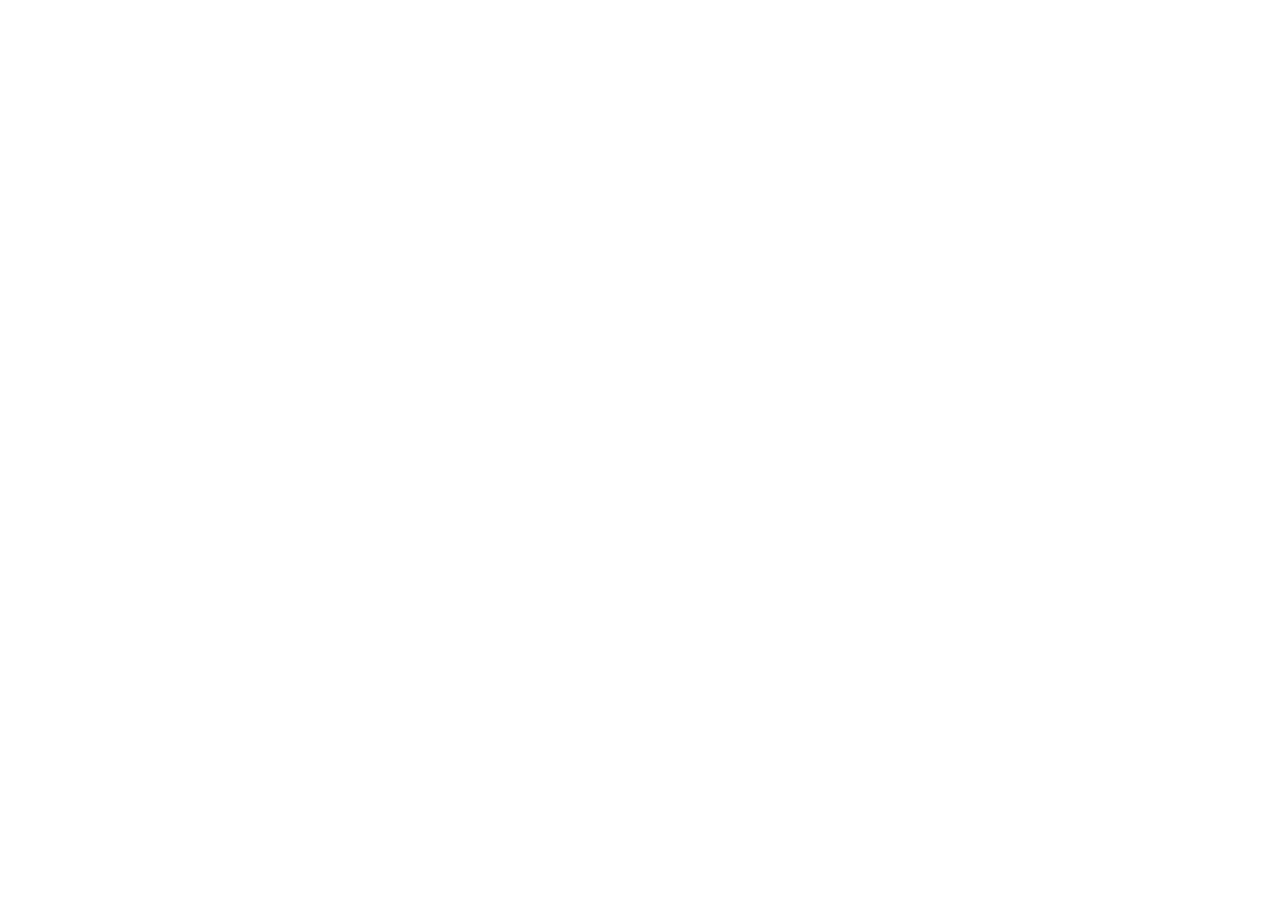
==== docs/html/main.html @ bede0c2c "docs: update main.html" ====
<!DOCTYPE html>
<html lang="en">
  <head>
    <meta charset="UTF-8">
    <meta name="viewport" content="width=device-width, initial-scale=1">
    <title></title>
    <link href="css/main.css" rel="stylesheet">
  </head>
  <body>
  
  </body>
</html>
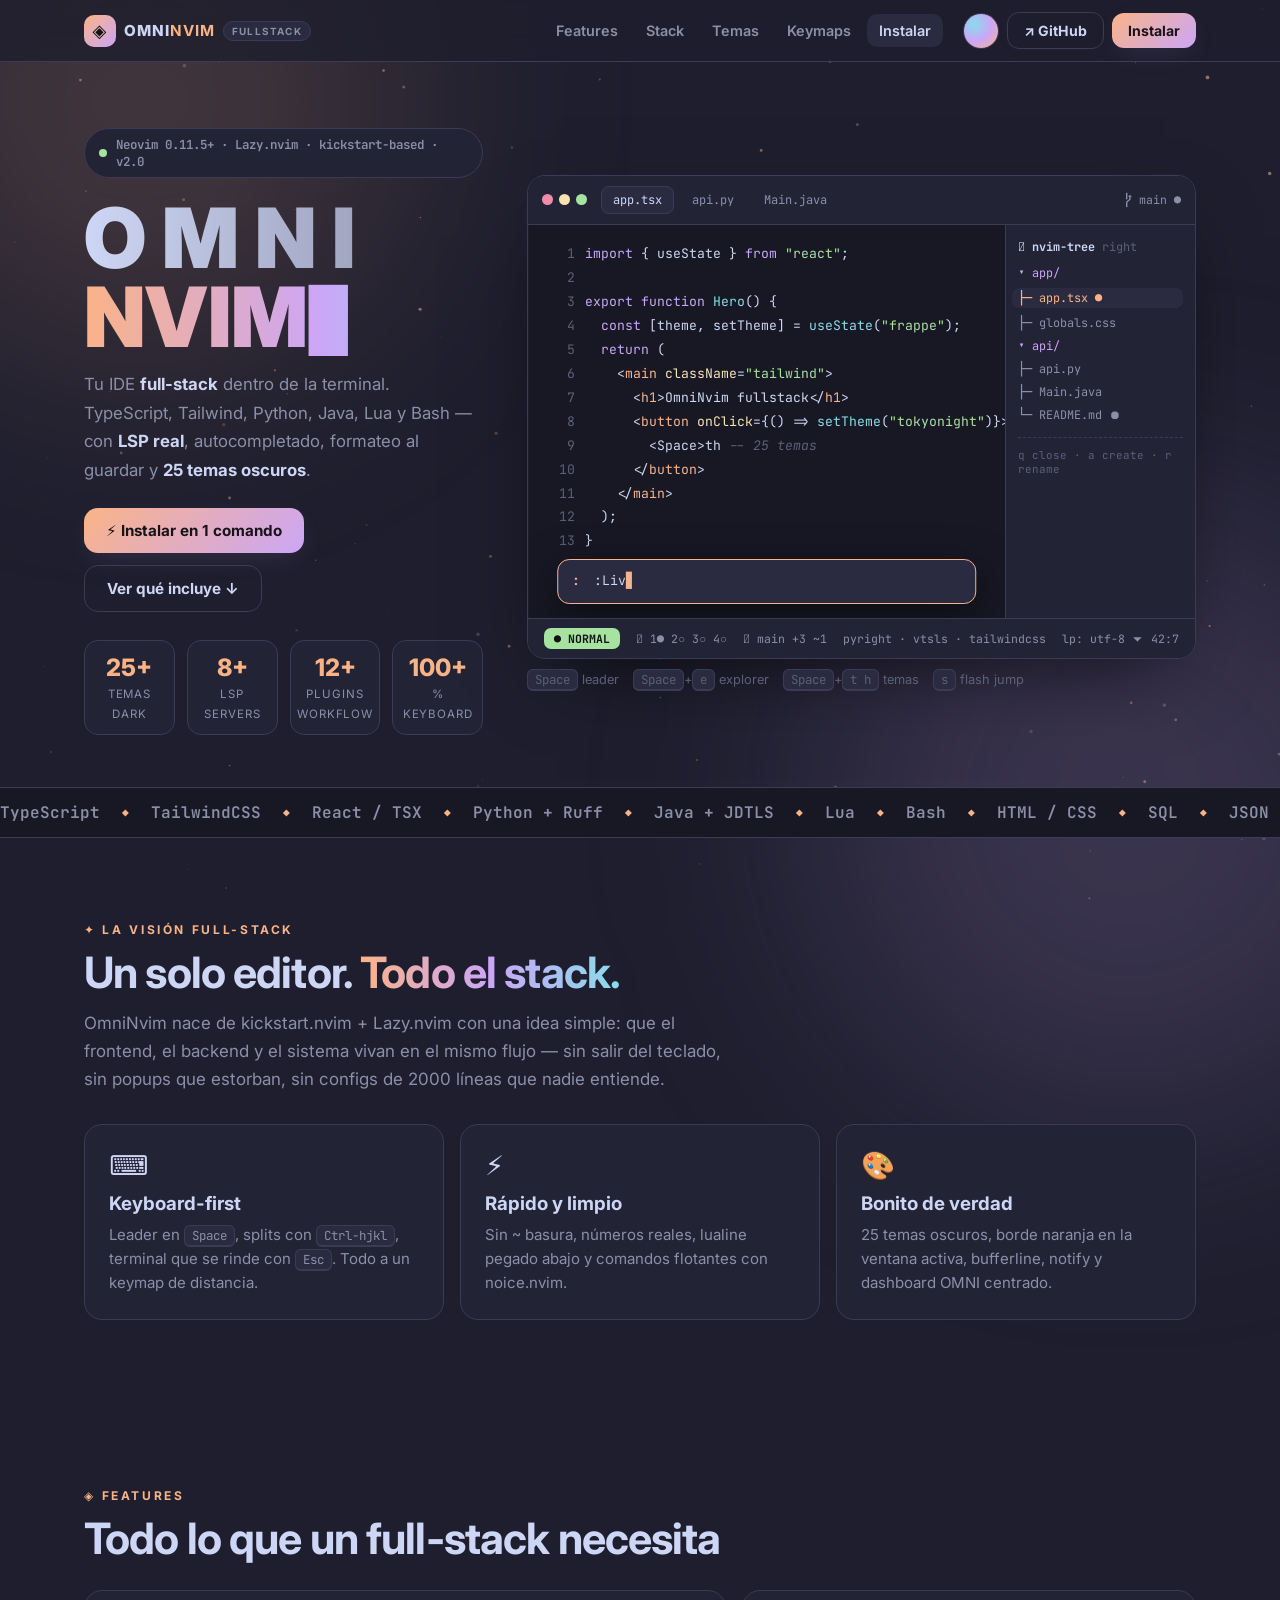
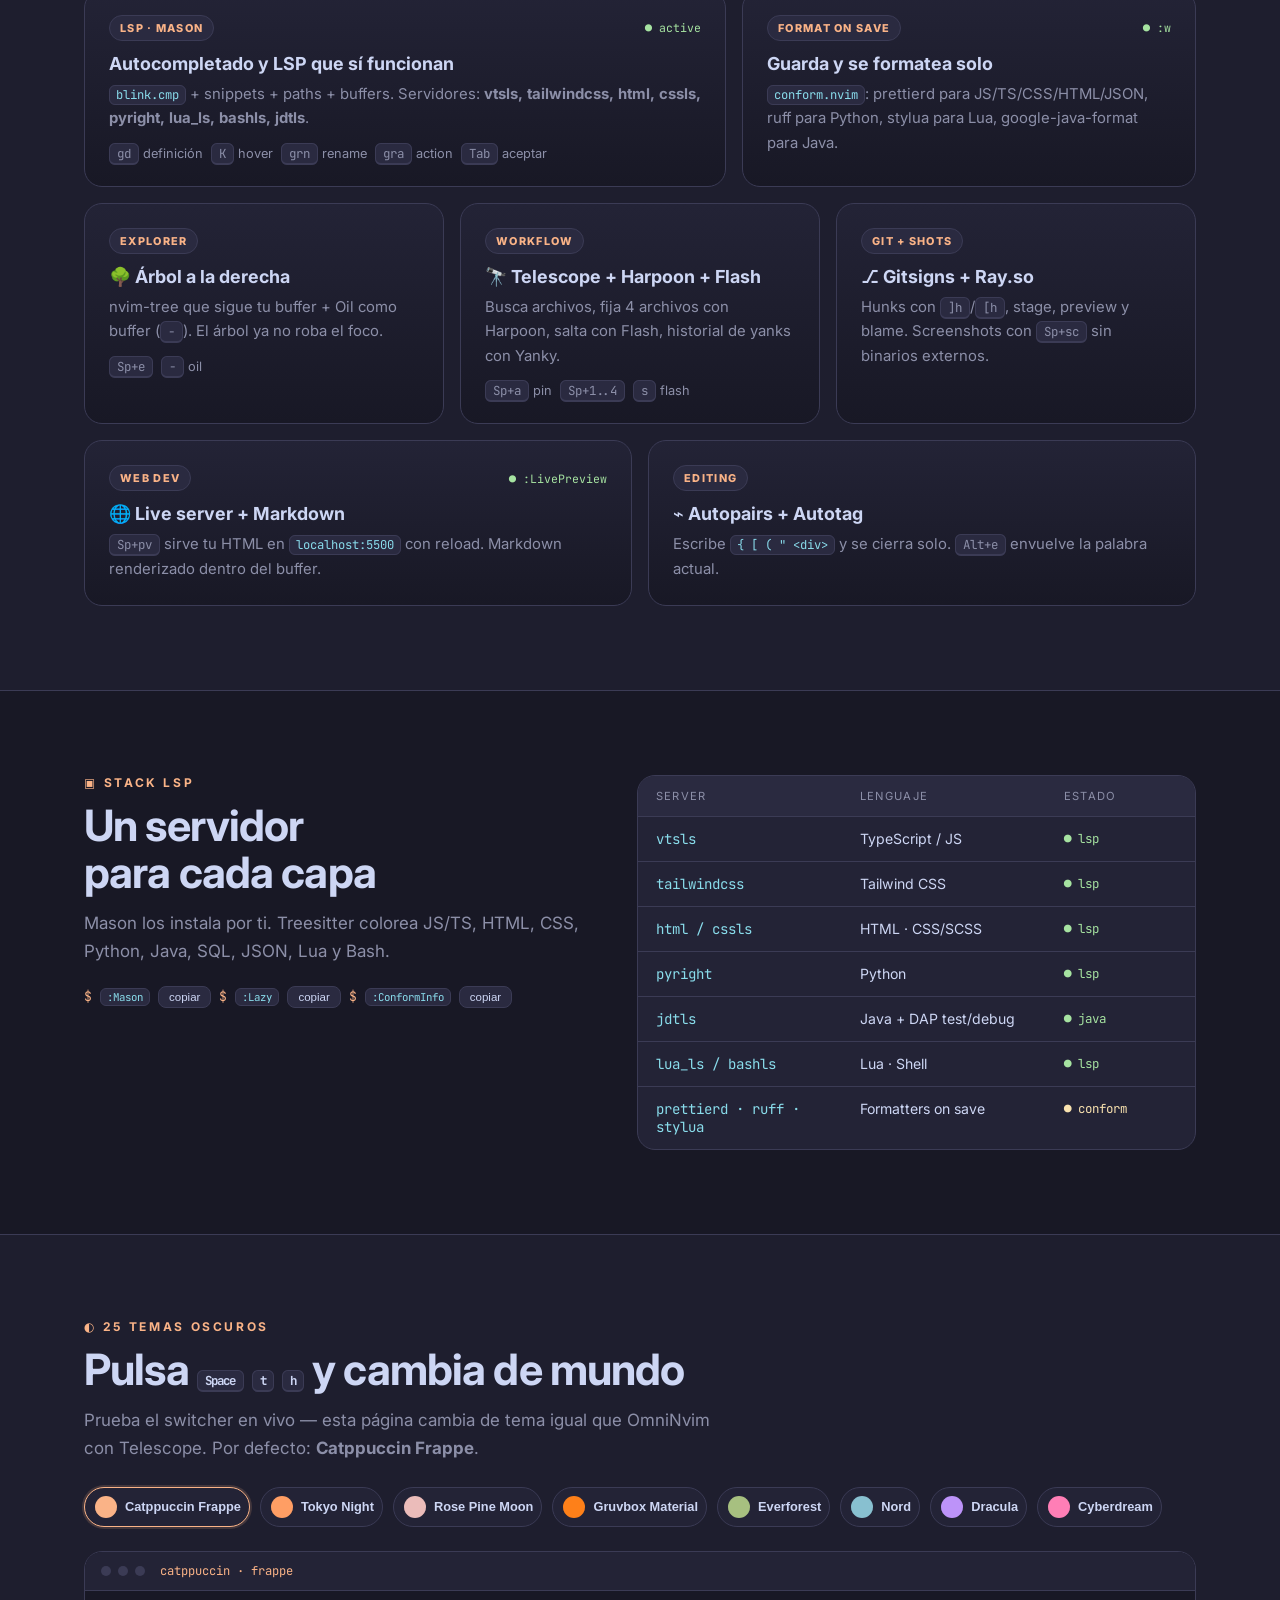
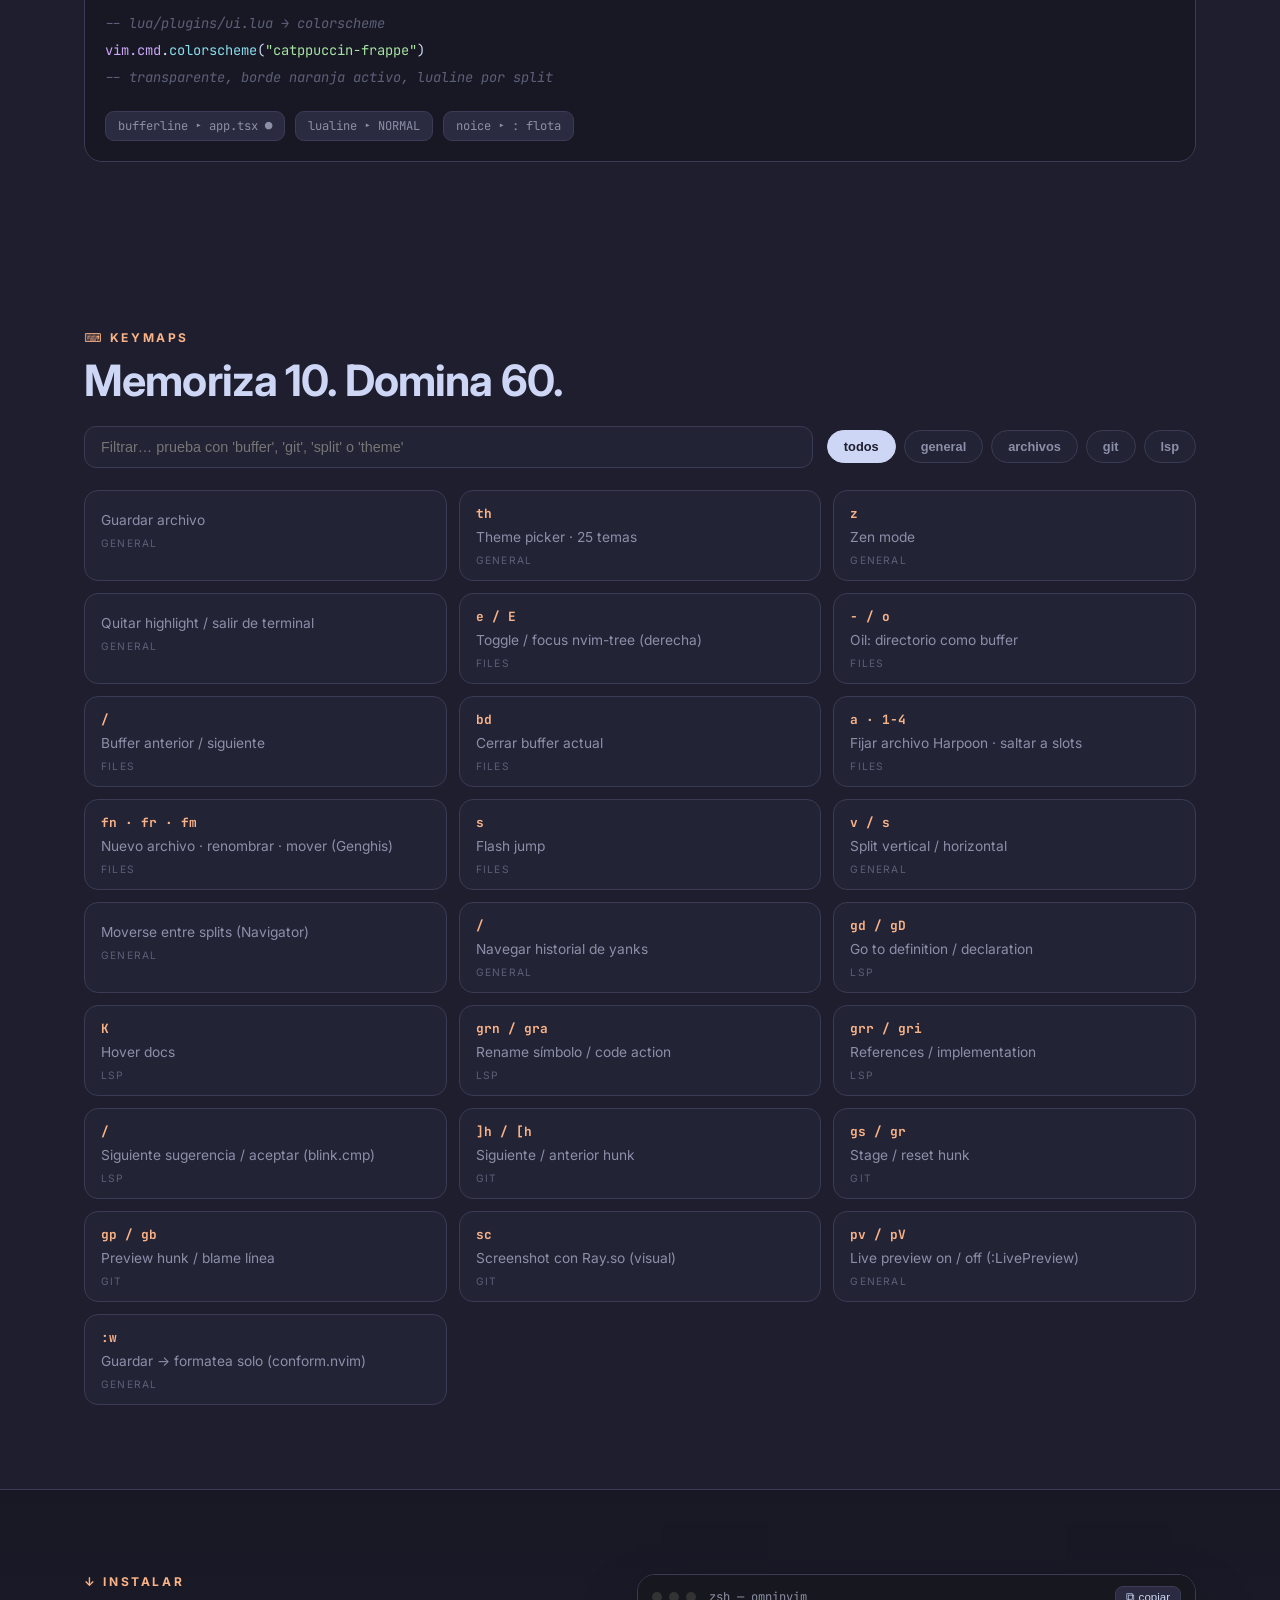
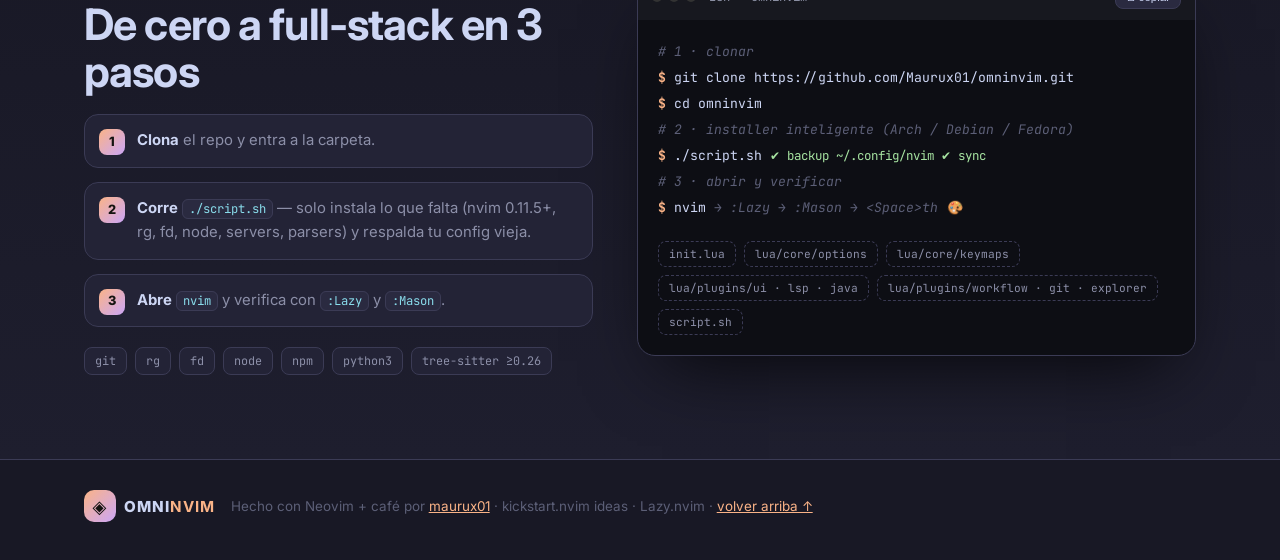
==== commit f26be525: "feat(docs): pagina web omnivim full stack vision" ====
--- a/docs/html/main.html
+++ b/docs/html/main.html
@@ -1,12 +1,303 @@
 <!DOCTYPE html>
-<html lang="en">
-  <head>
-    <meta charset="UTF-8">
-    <meta name="viewport" content="width=device-width, initial-scale=1">
-    <title></title>
-    <link href="css/main.css" rel="stylesheet">
-  </head>
-  <body>
-  
-  </body>
+<html lang="es" data-theme="frappe">
+<head>
+  <meta charset="UTF-8">
+  <meta name="viewport" content="width=device-width, initial-scale=1">
+  <title>OMNINVIM — Full Stack Vision</title>
+  <meta name="description" content="OmniNvim: una distro Neovim fullstack. 25 temas, LSP, Treesitter, Telescope, Git y live preview.">
+  <link rel="preconnect" href="https://fonts.googleapis.com">
+  <link rel="preconnect" href="https://fonts.gstatic.com" crossorigin>
+  <link href="https://fonts.googleapis.com/css2?family=Inter:wght@400;500;600;700;800;900&family=JetBrains+Mono:ital,wght@0,400;0,500;0,600;0,700;1,400&display=swap" rel="stylesheet">
+  <link rel="stylesheet" href="../css/main.css">
+  <link rel="icon" href="data:image/svg+xml,<svg xmlns='http://www.w3.org/2000/svg' viewBox='0 0 100 100'><text y='.9em' font-size='90'>◈</text></svg>">
+</head>
+<body>
+<canvas id="stars"></canvas>
+<div class="glow glow-1"></div>
+<div class="glow glow-2"></div>
+
+<!-- NAV -->
+<header class="nav" id="nav">
+  <div class="nav-inner">
+    <a href="#top" class="brand">
+      <span class="brand-mark">◈</span>
+      <span class="brand-text">OMNI<b>NVIM</b></span>
+      <span class="brand-tag">fullstack</span>
+    </a>
+    <nav class="nav-links" id="navLinks">
+      <a href="#features">Features</a>
+      <a href="#stack">Stack</a>
+      <a href="#temas">Temas</a>
+      <a href="#keymaps">Keymaps</a>
+      <a href="#instalar">Instalar</a>
+    </nav>
+    <div class="nav-actions">
+      <button class="theme-dot-btn" id="navThemeBtn" title="Cambiar tema">●</button>
+      <a class="btn btn-ghost" href="https://github.com/Maurux01/omninvim" target="_blank" rel="noopener">↗ GitHub</a>
+      <a class="btn btn-primary" href="#instalar">Instalar</a>
+      <button class="burger" id="burger" aria-label="menu">≡</button>
+    </div>
+  </div>
+</header>
+
+<main id="top">
+  <!-- HERO -->
+  <section class="hero">
+    <div class="hero-inner">
+      <div class="hero-left">
+        <div class="pill"><span class="pulse"></span> Neovim 0.11.5+ · Lazy.nvim · kickstart-based · v2.0</div>
+        <h1 class="hero-title">
+          <span class="omni">O M N I</span>
+          <span class="vim-line">NVIM<span class="cursor">▊</span></span>
+        </h1>
+        <p class="hero-sub">
+          Tu IDE <b>full-stack</b> dentro de la terminal.
+          TypeScript, Tailwind, Python, Java, Lua y Bash — con
+          <b>LSP real</b>, autocompletado, formateo al guardar y <b>25 temas oscuros</b>.
+        </p>
+        <div class="hero-cta">
+          <a href="#instalar" class="btn btn-primary btn-lg">⚡ Instalar en 1 comando</a>
+          <a href="#features" class="btn btn-ghost btn-lg">Ver qué incluye ↓</a>
+        </div>
+        <div class="stats">
+          <div class="stat"><span class="stat-num" data-count="25">0</span><span class="stat-label">temas dark</span></div>
+          <div class="stat"><span class="stat-num" data-count="8">0</span><span class="stat-label">LSP servers</span></div>
+          <div class="stat"><span class="stat-num" data-count="12">0</span><span class="stat-label">plugins workflow</span></div>
+          <div class="stat"><span class="stat-num" data-count="100">0</span><span class="stat-label">% keyboard</span></div>
+        </div>
+      </div>
+
+      <div class="hero-right">
+        <!-- EDITOR MOCK -->
+        <div class="editor reveal">
+          <div class="editor-bar">
+            <div class="dots"><i></i><i></i><i></i></div>
+            <div class="tabs">
+              <button class="tab active" data-tab="ts">app.tsx</button>
+              <button class="tab" data-tab="py">api.py</button>
+              <button class="tab" data-tab="java">Main.java</button>
+            </div>
+            <div class="editor-status"> main ●</div>
+          </div>
+          <div class="editor-body">
+            <div class="code-pane">
+              <pre class="code active" id="code-ts"><code><span class="ln">1</span><span class="kw">import</span> { useState } <span class="kw">from</span> <span class="str">"react"</span>;
+<span class="ln">2</span>
+<span class="ln">3</span><span class="kw">export function</span> <span class="fn">Hero</span>() {
+<span class="ln">4</span>  <span class="kw">const</span> [theme, setTheme] = <span class="fn">useState</span>(<span class="str">"frappe"</span>);
+<span class="ln">5</span>  <span class="kw">return</span> (
+<span class="ln">6</span>    &lt;<span class="tag">main</span> <span class="attr">className</span>=<span class="str">"tailwind"</span>&gt;
+<span class="ln">7</span>      &lt;<span class="tag">h1</span>&gt;OmniNvim fullstack&lt;/<span class="tag">h1</span>&gt;
+<span class="ln">8</span>      &lt;<span class="tag">button</span> <span class="attr">onClick</span>={() =&gt; <span class="fn">setTheme</span>(<span class="str">"tokyonight"</span>)}&gt;
+<span class="ln">9</span>        &lt;Space&gt;th <span class="cm">-- 25 temas</span>
+<span class="ln">10</span>      &lt;/<span class="tag">button</span>&gt;
+<span class="ln">11</span>    &lt;/<span class="tag">main</span>&gt;
+<span class="ln">12</span>  );
+<span class="ln">13</span>}</code></pre>
+              <pre class="code" id="code-py"><code><span class="ln">1</span><span class="kw">from</span> fastapi <span class="kw">import</span> FastAPI
+<span class="ln">2</span>
+<span class="ln">3</span>app = <span class="fn">FastAPI</span>()
+<span class="ln">4</span>
+<span class="ln">5</span><span class="cm"># pyright + ruff_format on save :w</span>
+<span class="ln">6</span>@app.<span class="fn">get</span>(<span class="str">"/health"</span>)
+<span class="ln">7</span><span class="kw">async def</span> <span class="fn">health</span>():
+<span class="ln">8</span>    <span class="kw">return</span> {<span class="str">"omni"</span>: <span class="str">"ready"</span>, <span class="str">"lsp"</span>: <span class="str">"pyright ●"</span>}
+<span class="ln">9</span>
+<span class="ln">10</span><span class="cm"># gd → definición · K → docs · grn → rename</span></code></pre>
+              <pre class="code" id="code-java"><code><span class="ln">1</span><span class="kw">public class</span> <span class="fn">Main</span> {
+<span class="ln">2</span>  <span class="kw">public static void</span> <span class="fn">main</span>(String[] args) {
+<span class="ln">3</span>    System.out.<span class="fn">println</span>(<span class="str">"jdtls + dap + test ●"</span>);
+<span class="ln">4</span>    <span class="cm">// &lt;leader&gt;db dc do di → debug</span>
+<span class="ln">5</span>    <span class="cm">// google-java-format on :w</span>
+<span class="ln">6</span>  }
+<span class="ln">7</span>}</code></pre>
+              <!-- floating noice cmd -->
+              <div class="noice">
+                <span class="noice-prompt">:</span>
+                <span id="typed"></span><span class="typing-caret">▊</span>
+              </div>
+            </div>
+            <aside class="tree">
+              <div class="tree-title">󰙅 nvim-tree <span>right</span></div>
+              <ul>
+                <li class="dir">▾ app/</li>
+                <li class="f active">├─ app.tsx ●</li>
+                <li class="f">├─ globals.css</li>
+                <li class="dir">▾ api/</li>
+                <li class="f">├─ api.py</li>
+                <li class="f">├─ Main.java</li>
+                <li class="f">└─ README.md ⏺</li>
+              </ul>
+              <div class="tree-foot">q close · a create · r rename</div>
+            </aside>
+          </div>
+          <div class="lualine">
+            <span class="mode">● NORMAL</span>
+            <span>󰐃 1● 2○ 3○ 4○</span>
+            <span class="hide-m"> main +3 ~1</span>
+            <span class="hide-m">pyright · vtsls · tailwindcss</span>
+            <span>lp: utf-8 ⏷ 42:7</span>
+          </div>
+        </div>
+        <div class="hero-hints">
+          <span><kbd>Space</kbd> leader</span>
+          <span><kbd>Space</kbd>+<kbd>e</kbd> explorer</span>
+          <span><kbd>Space</kbd>+<kbd>t h</kbd> temas</span>
+          <span><kbd>s</kbd> flash jump</span>
+        </div>
+      </div>
+    </div>
+
+    <div class="marquee-wrap">
+      <div class="marquee" id="marquee">
+        <span>TypeScript</span><i>◆</i><span>TailwindCSS</span><i>◆</i><span>React / TSX</span><i>◆</i><span>Python + Ruff</span><i>◆</i><span>Java + JDTLS</span><i>◆</i><span>Lua</span><i>◆</i><span>Bash</span><i>◆</i><span>HTML / CSS</span><i>◆</i><span>SQL</span><i>◆</i><span>JSON</span><i>◆</i>
+      </div>
+    </div>
+  </section>
+
+  <!-- PHILOSOPHY -->
+  <section class="section vision">
+    <div class="container">
+      <p class="eyebrow">✦ la visión full-stack</p>
+      <h2>Un solo editor. <span class="grad">Todo el stack.</span></h2>
+      <p class="lead">OmniNvim nace de kickstart.nvim + Lazy.nvim con una idea simple: que el frontend, el backend y el sistema vivan en el mismo flujo — sin salir del teclado, sin popups que estorban, sin configs de 2000 líneas que nadie entiende.</p>
+      <div class="vision-grid">
+        <div class="v-card reveal"><div class="v-icon">⌨️</div><h3>Keyboard-first</h3><p>Leader en <kbd>Space</kbd>, splits con <kbd>Ctrl-hjkl</kbd>, terminal que se rinde con <kbd>Esc</kbd>. Todo a un keymap de distancia.</p></div>
+        <div class="v-card reveal"><div class="v-icon">⚡</div><h3>Rápido y limpio</h3><p>Sin <code>~</code> basura, números reales, lualine pegado abajo y comandos flotantes con noice.nvim.</p></div>
+        <div class="v-card reveal"><div class="v-icon">🎨</div><h3>Bonito de verdad</h3><p>25 temas oscuros, borde naranja en la ventana activa, bufferline, notify y dashboard OMNI centrado.</p></div>
+      </div>
+    </div>
+  </section>
+
+  <!-- FEATURES -->
+  <section class="section" id="features">
+    <div class="container">
+      <p class="eyebrow">◈ features</p>
+      <h2>Todo lo que un full-stack necesita</h2>
+      <div class="bento">
+        <article class="card span-7 reveal">
+          <div class="card-top"><span class="chip">LSP · Mason</span><span class="live">● active</span></div>
+          <h3>Autocompletado y LSP que sí funcionan</h3>
+          <p><code>blink.cmp</code> + snippets + paths + buffers. Servidores: <b>vtsls, tailwindcss, html, cssls, pyright, lua_ls, bashls, jdtls</b>.</p>
+          <div class="mini-keys"><span><kbd>gd</kbd> definición</span><span><kbd>K</kbd> hover</span><span><kbd>grn</kbd> rename</span><span><kbd>gra</kbd> action</span><span><kbd>Tab</kbd> aceptar</span></div>
+        </article>
+        <article class="card span-5 reveal">
+          <div class="card-top"><span class="chip">format on save</span><span class="live">● :w</span></div>
+          <h3>Guarda y se formatea solo</h3>
+          <p><code>conform.nvim</code>: prettierd para JS/TS/CSS/HTML/JSON, ruff para Python, stylua para Lua, google-java-format para Java.</p>
+        </article>
+        <article class="card span-4 reveal"><div class="card-top"><span class="chip">explorer</span></div><h3>🌳 Árbol a la derecha</h3><p>nvim-tree que sigue tu buffer + Oil como buffer (<kbd>-</kbd>). El árbol ya no roba el foco.</p><div class="mini-keys"><span><kbd>Sp+e</kbd></span><span><kbd>-</kbd> oil</span></div></article>
+        <article class="card span-4 reveal"><div class="card-top"><span class="chip">workflow</span></div><h3>🔭 Telescope + Harpoon + Flash</h3><p>Busca archivos, fija 4 archivos con Harpoon, salta con Flash, historial de yanks con Yanky.</p><div class="mini-keys"><span><kbd>Sp+a</kbd> pin</span><span><kbd>Sp+1..4</kbd></span><span><kbd>s</kbd> flash</span></div></article>
+        <article class="card span-4 reveal"><div class="card-top"><span class="chip">git + shots</span></div><h3>⎇ Gitsigns + Ray.so</h3><p>Hunks con <kbd>]h</kbd>/<kbd>[h</kbd>, stage, preview y blame. Screenshots con <kbd>Sp+sc</kbd> sin binarios externos.</p></article>
+        <article class="card span-6 reveal"><div class="card-top"><span class="chip">web dev</span><span class="live">● :LivePreview</span></div><h3>🌐 Live server + Markdown</h3><p><kbd>Sp+pv</kbd> sirve tu HTML en <code>localhost:5500</code> con reload. Markdown renderizado dentro del buffer.</p></article>
+        <article class="card span-6 reveal"><div class="card-top"><span class="chip">editing</span></div><h3>⌁ Autopairs + Autotag</h3><p>Escribe <code>{ [ ( " &lt;div&gt;</code> y se cierra solo. <kbd>Alt+e</kbd> envuelve la palabra actual.</p></article>
+      </div>
+    </div>
+  </section>
+
+  <!-- STACK -->
+  <section class="section" id="stack">
+    <div class="container two-col">
+      <div>
+        <p class="eyebrow">▣ stack lsp</p>
+        <h2>Un servidor<br>para cada capa</h2>
+        <p class="lead">Mason los instala por ti. Treesitter colorea JS/TS, HTML, CSS, Python, Java, SQL, JSON, Lua y Bash.</p>
+        <div class="install-mini">
+          <span>$</span><code>:Mason</code><button class="copy" data-copy=":Mason">copiar</button>
+          <span>$</span><code>:Lazy</code><button class="copy" data-copy=":Lazy">copiar</button>
+          <span>$</span><code>:ConformInfo</code><button class="copy" data-copy=":ConformInfo">copiar</button>
+        </div>
+      </div>
+      <div class="stack-table reveal">
+        <div class="srow head"><span>Server</span><span>Lenguaje</span><span>Estado</span></div>
+        <div class="srow"><span class="mono">vtsls</span><span>TypeScript / JS</span><span class="ok">● lsp</span></div>
+        <div class="srow"><span class="mono">tailwindcss</span><span>Tailwind CSS</span><span class="ok">● lsp</span></div>
+        <div class="srow"><span class="mono">html / cssls</span><span>HTML · CSS/SCSS</span><span class="ok">● lsp</span></div>
+        <div class="srow"><span class="mono">pyright</span><span>Python</span><span class="ok">● lsp</span></div>
+        <div class="srow"><span class="mono">jdtls</span><span>Java + DAP test/debug</span><span class="ok">● java</span></div>
+        <div class="srow"><span class="mono">lua_ls / bashls</span><span>Lua · Shell</span><span class="ok">● lsp</span></div>
+        <div class="srow"><span class="mono">prettierd · ruff · stylua</span><span>Formatters on save</span><span class="warn">● conform</span></div>
+      </div>
+    </div>
+  </section>
+
+  <!-- TEMAS -->
+  <section class="section" id="temas">
+    <div class="container">
+      <p class="eyebrow">◐ 25 temas oscuros</p>
+      <h2>Pulsa <kbd>Space</kbd> <kbd>t</kbd> <kbd>h</kbd> y cambia de mundo</h2>
+      <p class="lead">Prueba el switcher en vivo — esta página cambia de tema igual que OmniNvim con Telescope. Por defecto: <b>Catppuccin Frappe</b>.</p>
+      <div class="theme-picker reveal" id="themePicker"></div>
+      <div class="theme-demo reveal">
+        <div class="td-bar"><i></i><i></i><i></i><span id="themeName">catppuccin · frappe</span></div>
+        <pre><code><span class="cm">-- lua/plugins/ui.lua → colorscheme</span>
+<span class="kw">vim.cmd</span>.<span class="fn">colorscheme</span>(<span class="str" id="themeCode">"catppuccin-frappe"</span>)
+<span class="cm">-- transparente, borde naranja activo, lualine por split</span></code></pre>
+        <div class="td-row"><span class="td-chip">bufferline ▸ app.tsx ●</span><span class="td-chip">lualine ▸ NORMAL</span><span class="td-chip">noice ▸ : flota</span></div>
+      </div>
+    </div>
+  </section>
+
+  <!-- KEYMAPS -->
+  <section class="section" id="keymaps">
+    <div class="container">
+      <p class="eyebrow">⌨ keymaps</p>
+      <h2>Memoriza 10. Domina 60.</h2>
+      <div class="km-controls">
+        <input id="kmSearch" type="search" placeholder="Filtrar… prueba con 'buffer', 'git', 'split' o 'theme'">
+        <div class="km-tabs" id="kmTabs">
+          <button class="active" data-cat="all">todos</button>
+          <button data-cat="general">general</button>
+          <button data-cat="files">archivos</button>
+          <button data-cat="git">git</button>
+          <button data-cat="lsp">lsp</button>
+        </div>
+      </div>
+      <div class="km-grid" id="kmGrid"></div>
+    </div>
+  </section>
+
+  <!-- INSTALL -->
+  <section class="section" id="instalar">
+    <div class="container two-col">
+      <div>
+        <p class="eyebrow">↓ instalar</p>
+        <h2>De cero a full-stack en 3 pasos</h2>
+        <ol class="steps">
+          <li><b>Clona</b> el repo y entra a la carpeta.</li>
+          <li><b>Corre</b> <code>./script.sh</code> — solo instala lo que falta (nvim 0.11.5+, rg, fd, node, servers, parsers) y respalda tu config vieja.</li>
+          <li><b>Abre</b> <code>nvim</code> y verifica con <code>:Lazy</code> y <code>:Mason</code>.</li>
+        </ol>
+        <div class="reqs">
+          <span>git</span><span>rg</span><span>fd</span><span>node</span><span>npm</span><span>python3</span><span>tree-sitter ≥0.26</span>
+        </div>
+      </div>
+      <div class="term reveal">
+        <div class="term-bar"><i></i><i></i><i></i><span>zsh — omninvim</span><button class="copy" data-copy="git clone https://github.com/Maurux01/omninvim.git
+cd omninvim
+./script.sh">⧉ copiar</button></div>
+<pre><code><span class="cm"># 1 · clonar</span>
+<span class="prompt">$</span> git clone https://github.com/Maurux01/omninvim.git
+<span class="prompt">$</span> cd omninvim
+<span class="cm"># 2 · installer inteligente (Arch / Debian / Fedora)</span>
+<span class="prompt">$</span> ./script.sh <span class="ok">✔ backup ~/.config/nvim ✔ sync</span>
+<span class="cm"># 3 · abrir y verificar</span>
+<span class="prompt">$</span> nvim <span class="cm">→ :Lazy → :Mason → &lt;Space&gt;th 🎨</span></code></pre>
+        <div class="filetree">
+          <span>init.lua</span><span>lua/core/options</span><span>lua/core/keymaps</span><span>lua/plugins/ui · lsp · java</span><span>lua/plugins/workflow · git · explorer</span><span>script.sh</span>
+        </div>
+      </div>
+    </div>
+  </section>
+
+  <footer>
+    <div class="container foot">
+      <div class="brand"><span class="brand-mark">◈</span><span class="brand-text">OMNI<b>NVIM</b></span></div>
+      <p>Hecho con Neovim + café por <a href="https://github.com/Maurux01" target="_blank" rel="noopener">maurux01</a> · kickstart.nvim ideas · Lazy.nvim · <a href="#top">volver arriba ↑</a></p>
+    </div>
+  </footer>
+</main>
+
+<script src="../js/main.js"></script>
+</body>
 </html>
--- a/docs/css/main.css
+++ b/docs/css/main.css
@@ -0,0 +1,202 @@
+/* OMNINVIM — Full Stack Vision */
+*{margin:0;padding:0;box-sizing:border-box}
+:root,
+html[data-theme="frappe"]{
+  --bg:#1e1e2e; --bg2:#181825; --panel:#232336; --panel2:#2a2a40;
+  --line:#3b3b55; --txt:#cdd6f4; --mut:#8c8fa8; --dim:#5c5f77;
+  --acc:#fab387; --acc2:#cba6f7; --acc3:#89dceb; --ok:#a6e3a1; --warn:#f9e2af;
+  --glow1:rgba(250,179,135,.16); --glow2:rgba(203,166,247,.16);
+  --theme-name:"catppuccin · frappe";
+}
+html[data-theme="tokyonight"]{--bg:#1a1b26;--bg2:#16161e;--panel:#22222f;--panel2:#2a2a3a;--line:#3b3b55;--txt:#c0caf5;--mut:#848cb5;--acc:#ff9e64;--acc2:#bb9af7;--acc3:#7dcfff;--ok:#9ece6a;--glow1:rgba(255,158,100,.15);--glow2:rgba(187,154,247,.18)}
+html[data-theme="rosepine"]{--bg:#232136;--bg2:#1f1d2e;--panel:#2a273f;--panel2:#393552;--line:#44415e;--txt:#e0def4;--mut:#908caa;--acc:#ebbcba;--acc2:#c4a7e7;--acc3:#9ccfd8;--ok:#9ccfd8}
+html[data-theme="gruvbox"]{--bg:#282828;--bg2:#1d2021;--panel:#32302f;--panel2:#3c3836;--line:#504945;--txt:#ebdbb2;--mut:#a89984;--acc:#fe8019;--acc2:#d3869b;--acc3:#83a598;--ok:#b8bb26}
+html[data-theme="nord"]{--bg:#2e3440;--bg2:#242933;--panel:#3b4252;--panel2:#434c5e;--line:#4c566a;--txt:#eceff4;--mut:#8f9bb0;--acc:#ebcb8b;--acc2:#b48ead;--acc3:#88c0d0;--ok:#a3be8c}
+html[data-theme="dracula"]{--bg:#282a36;--bg2:#1e1f29;--panel:#343746;--panel2:#44475a;--line:#4a4e69;--txt:#f8f8f2;--mut:#a9aecf;--acc:#ffb86c;--acc2:#bd93f9;--acc3:#8be9fd;--ok:#50fa7b}
+html[data-theme="cyberdream"]{--bg:#16181d;--bg2:#0e1013;--panel:#1e2128;--panel2:#262a35;--line:#394048;--txt:#e6edf3;--mut:#7d8b9e;--acc:#ff7eb6;--acc2:#7dd3fc;--acc3:#5eead4;--ok:#3fb950}
+html[data-theme="everforest"]{--bg:#2d353b;--bg2:#232a2e;--panel:#343f44;--panel2:#3d484d;--line:#4a555b;--txt:#d3c6aa;--mut:#9aa79c;--acc:#e69875;--acc2:#d699b6;--acc3:#7fbbb3;--ok:#a7c080}
+
+html{scroll-behavior:smooth}
+body{background:var(--bg);color:var(--txt);font-family:Inter,system-ui,sans-serif;overflow-x:hidden;transition:background .4s,color .4s}
+::selection{background:var(--acc);color:#111}
+#stars{position:fixed;inset:0;z-index:0;opacity:.7;pointer-events:none}
+.glow{position:fixed;border-radius:50%;filter:blur(120px);z-index:0;pointer-events:none;transition:background .4s}
+.glow-1{width:520px;height:520px;background:var(--glow1);top:-160px;left:-120px}
+.glow-2{width:620px;height:620px;background:var(--glow2);bottom:-220px;right:-160px}
+main,header,footer{position:relative;z-index:1}
+code,kbd{font-family:"JetBrains Mono",monospace}
+kbd{background:var(--panel2);border:1px solid var(--line);border-bottom-width:2px;border-radius:6px;padding:1px 7px;font-size:.78rem}
+.container{max-width:1160px;margin:0 auto;padding:0 24px}
+.section{padding:84px 0}
+.eyebrow{text-transform:uppercase;letter-spacing:.22em;font-size:.75rem;color:var(--acc);font-weight:700;margin-bottom:12px}
+h2{font-size:clamp(1.8rem,3.6vw,2.7rem);line-height:1.08;letter-spacing:-.02em;margin-bottom:14px}
+.lead{color:var(--mut);font-size:1.06rem;line-height:1.65;max-width:640px}
+.grad{background:linear-gradient(90deg,var(--acc),var(--acc2),var(--acc3));-webkit-background-clip:text;background-clip:text;color:transparent}
+
+/* NAV */
+.nav{position:sticky;top:0;z-index:50;backdrop-filter:blur(14px);background:color-mix(in srgb,var(--bg) 78%,transparent);border-bottom:1px solid var(--line)}
+.nav-inner{max-width:1160px;margin:0 auto;padding:12px 24px;display:flex;align-items:center;gap:20px}
+.brand{display:flex;align-items:center;gap:8px;text-decoration:none;color:var(--txt);font-weight:800;letter-spacing:.06em}
+.brand-mark{width:32px;height:32px;display:grid;place-items:center;border-radius:10px;background:linear-gradient(135deg,var(--acc),var(--acc2));color:#141310;font-size:18px}
+.brand-text{font-size:.95rem}.brand-text b{color:var(--acc)}
+.brand-tag{font-size:.62rem;font-weight:700;text-transform:uppercase;letter-spacing:.14em;background:var(--panel2);border:1px solid var(--line);padding:3px 8px;border-radius:99px;color:var(--mut)}
+.nav-links{display:flex;gap:4px;margin-left:auto}
+.nav-links a{color:var(--mut);text-decoration:none;font-size:.9rem;font-weight:600;padding:8px 12px;border-radius:10px}
+.nav-links a:hover,.nav-links a.active{color:var(--txt);background:var(--panel2)}
+.nav-actions{display:flex;align-items:center;gap:8px}
+.btn{display:inline-flex;align-items:center;gap:8px;text-decoration:none;font-weight:700;font-size:.88rem;border-radius:12px;padding:9px 16px;border:1px solid var(--line);color:var(--txt);background:var(--panel);cursor:pointer;transition:transform .15s,box-shadow .2s}
+.btn:hover{transform:translateY(-1px)}
+.btn-primary{background:linear-gradient(135deg,var(--acc),var(--acc2));color:#17131a;border:none;box-shadow:0 8px 28px -8px var(--glow2)}
+.btn-ghost{background:transparent}
+.btn-lg{padding:13px 22px;font-size:.95rem;border-radius:14px}
+.theme-dot-btn{width:36px;height:36px;border-radius:50%;border:1px solid var(--line);background:radial-gradient(circle at 30% 30%,var(--acc3),var(--acc2),var(--acc));cursor:pointer;font-size:0}
+.burger{display:none;background:none;border:1px solid var(--line);color:var(--txt);border-radius:10px;font-size:20px;width:38px;height:38px}
+
+/* HERO */
+.hero{padding:66px 0 0}
+.hero-inner{max-width:1160px;margin:0 auto;padding:0 24px;display:grid;grid-template-columns:1fr 1.08fr;gap:44px;align-items:center}
+.pill{display:inline-flex;align-items:center;gap:9px;font-size:.78rem;font-weight:600;color:var(--mut);border:1px solid var(--line);background:var(--panel);padding:7px 14px;border-radius:99px;font-family:"JetBrains Mono",monospace}
+.pulse{width:8px;height:8px;border-radius:50%;background:var(--ok);box-shadow:0 0 0 0 var(--ok);animation:pulse 1.8s infinite}
+@keyframes pulse{70%{box-shadow:0 0 0 9px transparent}100%{box-shadow:0 0 0 0 transparent}}
+.hero-title{margin:20px 0 14px;line-height:.95;letter-spacing:.02em}
+.hero-title .omni{display:block;font-size:clamp(3rem,7vw,5.2rem);font-weight:900;background:linear-gradient(90deg,var(--txt),var(--mut));-webkit-background-clip:text;background-clip:text;color:transparent}
+.hero-title .vim-line{display:block;font-size:clamp(3rem,7vw,5.2rem);font-weight:900;background:linear-gradient(90deg,var(--acc),var(--acc2) 60%,var(--acc3));-webkit-background-clip:text;background-clip:text;color:transparent}
+.cursor{animation:blink 1s steps(1) infinite;font-size:.8em}
+@keyframes blink{50%{opacity:0}}
+.hero-sub{color:var(--mut);font-size:1.05rem;line-height:1.7;max-width:520px}
+.hero-sub b{color:var(--txt)}
+.hero-cta{display:flex;gap:12px;margin:24px 0 28px;flex-wrap:wrap}
+.stats{display:grid;grid-template-columns:repeat(4,1fr);gap:12px;max-width:520px}
+.stat{background:var(--panel);border:1px solid var(--line);border-radius:14px;padding:12px 6px;text-align:center}
+.stat-num{display:block;font-size:1.5rem;font-weight:800;color:var(--acc)}
+.stat-label{font-size:.72rem;color:var(--mut);text-transform:uppercase;letter-spacing:.08em}
+
+/* EDITOR */
+.editor{background:var(--bg2);border:1px solid var(--line);border-radius:18px;overflow:hidden;box-shadow:0 30px 80px -30px rgba(0,0,0,.7),0 0 0 1px rgba(255,255,255,.03) inset}
+.editor-bar{display:flex;align-items:center;gap:14px;padding:10px 14px;border-bottom:1px solid var(--line);background:var(--panel)}
+.dots{display:flex;gap:6px}.dots i{width:11px;height:11px;border-radius:50%;background:var(--line)}
+.dots i:first-child{background:#f38ba8}.dots i:nth-child(2){background:var(--warn)}.dots i:nth-child(3){background:var(--ok)}
+.tabs{display:flex;gap:6px}
+.tab{background:transparent;border:1px solid transparent;color:var(--mut);font-family:"JetBrains Mono",monospace;font-size:.75rem;padding:5px 11px;border-radius:8px;cursor:pointer}
+.tab.active{background:var(--panel2);border-color:var(--line);color:var(--txt)}
+.editor-status{margin-left:auto;font-size:.72rem;color:var(--mut);font-family:"JetBrains Mono",monospace}
+.editor-body{display:grid;grid-template-columns:1fr 190px;min-height:340px}
+.code-pane{position:relative;padding:18px 0 64px;font-size:.82rem;line-height:1.75;overflow:auto}
+.code{display:none;padding:0 18px;white-space:pre}
+.code.active{display:block;animation:fade .3s}
+@keyframes fade{from{opacity:0;transform:translateY(4px)}}
+.ln{display:inline-block;width:2.2em;color:var(--dim);user-select:none;margin-right:10px;text-align:right}
+.kw{color:var(--acc2)}.fn{color:var(--acc3)}.str{color:var(--ok)}.tag{color:var(--acc)}.attr{color:var(--warn)}.cm{color:var(--dim);font-style:italic}
+.tree{border-left:1px solid var(--line);background:var(--panel);padding:14px 12px;font-family:"JetBrains Mono",monospace;font-size:.74rem}
+.tree-title{color:var(--txt);font-weight:700;margin-bottom:10px}.tree-title span{color:var(--dim);font-weight:400}
+.tree ul{list-style:none;display:grid;gap:7px;color:var(--mut)}
+.tree .dir{color:var(--acc2)}.tree .f.active{color:var(--acc);background:var(--panel2);border-radius:7px;padding:2px 6px;margin-left:-6px}
+.tree-foot{margin-top:14px;color:var(--dim);font-size:.68rem;border-top:1px dashed var(--line);padding-top:10px}
+.noice{position:absolute;left:50%;bottom:14px;transform:translateX(-50%);width:min(88%,420px);background:var(--panel2);border:1px solid var(--acc);border-radius:12px;padding:10px 14px;font-family:"JetBrains Mono",monospace;font-size:.82rem;box-shadow:0 12px 40px rgba(0,0,0,.5);white-space:nowrap;overflow:hidden}
+.noice-prompt{color:var(--acc);font-weight:700;margin-right:6px}
+.typing-caret{animation:blink 1s steps(1) infinite;color:var(--acc)}
+.lualine{display:flex;gap:16px;align-items:center;padding:9px 16px;font-size:.72rem;font-family:"JetBrains Mono",monospace;border-top:1px solid var(--line);background:var(--panel);color:var(--mut);overflow:auto;white-space:nowrap}
+.lualine .mode{background:var(--ok);color:#111;font-weight:700;padding:3px 10px;border-radius:7px}
+.hero-hints{display:flex;gap:14px;flex-wrap:wrap;margin-top:12px;color:var(--dim);font-size:.8rem}
+
+/* MARQUEE */
+.marquee-wrap{margin-top:52px;border-top:1px solid var(--line);border-bottom:1px solid var(--line);background:var(--bg2);overflow:hidden}
+.marquee{display:flex;gap:22px;align-items:center;white-space:nowrap;padding:14px 0;width:max-content;animation:scroll 26s linear infinite;font-family:"JetBrains Mono",monospace;font-weight:600;color:var(--mut)}
+.marquee i{color:var(--acc);font-style:normal;font-size:.7rem}
+@keyframes scroll{to{transform:translateX(-50%)}}
+
+/* VISION + BENTO */
+.vision-grid{display:grid;grid-template-columns:repeat(3,1fr);gap:16px;margin-top:30px}
+.v-card{background:var(--panel);border:1px solid var(--line);border-radius:18px;padding:24px}
+.v-icon{font-size:1.7rem;margin-bottom:10px}
+.v-card h3{margin-bottom:8px}.v-card p{color:var(--mut);line-height:1.6;font-size:.94rem}
+.bento{display:grid;grid-template-columns:repeat(12,1fr);gap:16px;margin-top:28px}
+.card{background:linear-gradient(180deg,var(--panel),var(--bg2));border:1px solid var(--line);border-radius:18px;padding:24px;transition:transform .2s,border-color .2s}
+.card:hover{transform:translateY(-3px);border-color:var(--acc)}
+.span-7{grid-column:span 7}.span-5{grid-column:span 5}.span-4{grid-column:span 4}.span-6{grid-column:span 6}
+.card-top{display:flex;justify-content:space-between;align-items:center;margin-bottom:12px}
+.chip{font-size:.68rem;font-weight:800;text-transform:uppercase;letter-spacing:.12em;background:var(--panel2);border:1px solid var(--line);padding:5px 10px;border-radius:99px;color:var(--acc)}
+.live{font-size:.72rem;color:var(--ok);font-family:"JetBrains Mono",monospace}
+.card h3{margin-bottom:8px;font-size:1.12rem}
+.card p{color:var(--mut);line-height:1.65;font-size:.93rem}
+.card p code,.steps code,.install-mini code{background:var(--panel2);border:1px solid var(--line);padding:1px 6px;border-radius:6px;font-size:.82em;color:var(--acc3)}
+.mini-keys{display:flex;gap:8px;flex-wrap:wrap;margin-top:14px;font-size:.8rem;color:var(--mut)}
+
+/* STACK */
+.two-col{display:grid;grid-template-columns:1fr 1.1fr;gap:44px;align-items:start}
+#stack{background:var(--bg2);border-top:1px solid var(--line);border-bottom:1px solid var(--line)}
+.stack-table{background:var(--panel);border:1px solid var(--line);border-radius:18px;overflow:hidden}
+.srow{display:grid;grid-template-columns:1.2fr 1.2fr .7fr;gap:10px;padding:13px 18px;font-size:.88rem;border-top:1px solid var(--line)}
+.srow.head{background:var(--panel2);text-transform:uppercase;font-size:.7rem;letter-spacing:.12em;color:var(--mut);border-top:none}
+.mono{font-family:"JetBrains Mono",monospace;color:var(--acc3)}
+.ok{color:var(--ok);font-family:"JetBrains Mono",monospace;font-size:.78rem}
+.warn{color:var(--warn);font-family:"JetBrains Mono",monospace;font-size:.78rem}
+.install-mini{display:flex;flex-wrap:wrap;gap:8px;align-items:center;margin-top:20px;font-family:"JetBrains Mono",monospace;font-size:.82rem;color:var(--mut)}
+.install-mini span{color:var(--acc)}
+.copy{background:var(--panel2);border:1px solid var(--line);color:var(--txt);border-radius:8px;padding:4px 10px;font-size:.72rem;cursor:pointer}
+.copy:hover{border-color:var(--acc)}
+
+/* TEMAS */
+.theme-picker{display:flex;gap:10px;flex-wrap:wrap;margin:24px 0}
+.t-btn{display:flex;align-items:center;gap:8px;border:1px solid var(--line);background:var(--panel);color:var(--txt);border-radius:99px;padding:8px 8px 8px 10px;font-size:.8rem;font-weight:600;cursor:pointer}
+.t-btn i{width:22px;height:22px;border-radius:50%;display:inline-block}
+.t-btn.active{border-color:var(--acc);box-shadow:0 0 0 2px var(--glow1)}
+.theme-demo{background:var(--bg2);border:1px solid var(--line);border-radius:18px;overflow:hidden}
+.td-bar{display:flex;align-items:center;gap:7px;padding:11px 16px;background:var(--panel);border-bottom:1px solid var(--line);font-family:"JetBrains Mono",monospace;font-size:.76rem;color:var(--mut)}
+.td-bar i{width:10px;height:10px;border-radius:50%;background:var(--line)}
+.td-bar span{margin-left:8px;color:var(--acc)}
+.theme-demo pre{padding:20px;font-size:.86rem;line-height:1.8;overflow:auto}
+.td-row{display:flex;gap:10px;flex-wrap:wrap;padding:0 20px 20px}
+.td-chip{background:var(--panel2);border:1px solid var(--line);border-radius:9px;padding:6px 12px;font-size:.76rem;font-family:"JetBrains Mono",monospace;color:var(--mut)}
+
+/* KEYMAPS */
+.km-controls{display:flex;gap:14px;flex-wrap:wrap;align-items:center;margin:22px 0}
+#kmSearch{flex:1;min-width:240px;background:var(--panel);border:1px solid var(--line);color:var(--txt);border-radius:12px;padding:12px 16px;font-size:.9rem;outline:none}
+#kmSearch:focus{border-color:var(--acc)}
+.km-tabs{display:flex;gap:8px;flex-wrap:wrap}
+.km-tabs button{background:var(--panel);border:1px solid var(--line);color:var(--mut);border-radius:99px;padding:8px 16px;font-size:.8rem;font-weight:700;cursor:pointer}
+.km-tabs button.active{background:var(--txt);color:var(--bg);border-color:var(--txt)}
+.km-grid{display:grid;grid-template-columns:repeat(3,1fr);gap:12px}
+.km{background:var(--panel);border:1px solid var(--line);border-radius:14px;padding:14px 16px}
+.km .k{font-family:"JetBrains Mono",monospace;font-size:.8rem;color:var(--acc);font-weight:700;display:block;margin-bottom:4px}
+.km .a{font-size:.86rem;color:var(--mut)}
+.km .cat{font-size:.64rem;text-transform:uppercase;letter-spacing:.12em;color:var(--dim);margin-top:8px;display:block}
+
+/* INSTALL */
+#instalar{background:linear-gradient(180deg,var(--bg2),var(--bg));border-top:1px solid var(--line)}
+.steps{display:grid;gap:14px;margin:20px 0;list-style:none;counter-reset:s}
+.steps li{background:var(--panel);border:1px solid var(--line);border-radius:14px;padding:14px 16px 14px 52px;position:relative;color:var(--mut);line-height:1.6;font-size:.93rem;counter-increment:s}
+.steps li::before{content:counter(s);position:absolute;left:14px;top:14px;width:26px;height:26px;border-radius:8px;display:grid;place-items:center;background:linear-gradient(135deg,var(--acc),var(--acc2));color:#141310;font-weight:800;font-size:.8rem}
+.steps b{color:var(--txt)}
+.reqs{display:flex;gap:8px;flex-wrap:wrap}
+.reqs span{font-family:"JetBrains Mono",monospace;font-size:.74rem;border:1px solid var(--line);background:var(--panel);border-radius:8px;padding:5px 10px;color:var(--mut)}
+.term{background:#0d0e14;border:1px solid var(--line);border-radius:18px;overflow:hidden;box-shadow:0 30px 70px -25px rgba(0,0,0,.8)}
+.term-bar{display:flex;align-items:center;gap:7px;padding:11px 14px;background:#17181f;color:#8b8fa3;font-size:.76rem;font-family:"JetBrains Mono",monospace}
+.term-bar i{width:10px;height:10px;border-radius:50%;background:#333}
+.term-bar span{margin-left:6px}.term-bar .copy{margin-left:auto}
+.term pre{padding:20px;font-size:.82rem;line-height:1.9;overflow:auto;color:#cdd6f4}
+.prompt{color:var(--acc);font-weight:700}
+.filetree{display:flex;gap:8px;flex-wrap:wrap;padding:0 20px 20px;font-family:"JetBrains Mono",monospace;font-size:.7rem}
+.filetree span{border:1px dashed var(--line);border-radius:8px;padding:5px 10px;color:var(--mut)}
+
+footer{border-top:1px solid var(--line);padding:30px 0 44px;background:var(--bg2)}
+.foot{display:flex;gap:16px;align-items:center;flex-wrap:wrap}
+.foot p{color:var(--dim);font-size:.84rem}
+.foot a{color:var(--acc)}
+
+.reveal{opacity:0;transform:translateY(22px);transition:opacity .6s,transform .6s}
+.reveal.visible{opacity:1;transform:none}
+
+@media(max-width:980px){
+  .hero-inner,.two-col{grid-template-columns:1fr}
+  .bento .card{grid-column:span 12 !important}
+  .km-grid{grid-template-columns:1fr 1fr}
+  .vision-grid{grid-template-columns:1fr}
+  .nav-links{display:none;position:absolute;top:60px;left:12px;right:12px;background:var(--panel);border:1px solid var(--line);border-radius:14px;padding:10px;flex-direction:column}
+  .nav-links.open{display:flex}
+  .burger{display:block}
+  .hide-m{display:none}
+  .editor-body{grid-template-columns:1fr}
+  .tree{display:none}
+}
+@media(max-width:600px){.km-grid{grid-template-columns:1fr}.stats{grid-template-columns:1fr 1fr}.section{padding:60px 0}}
